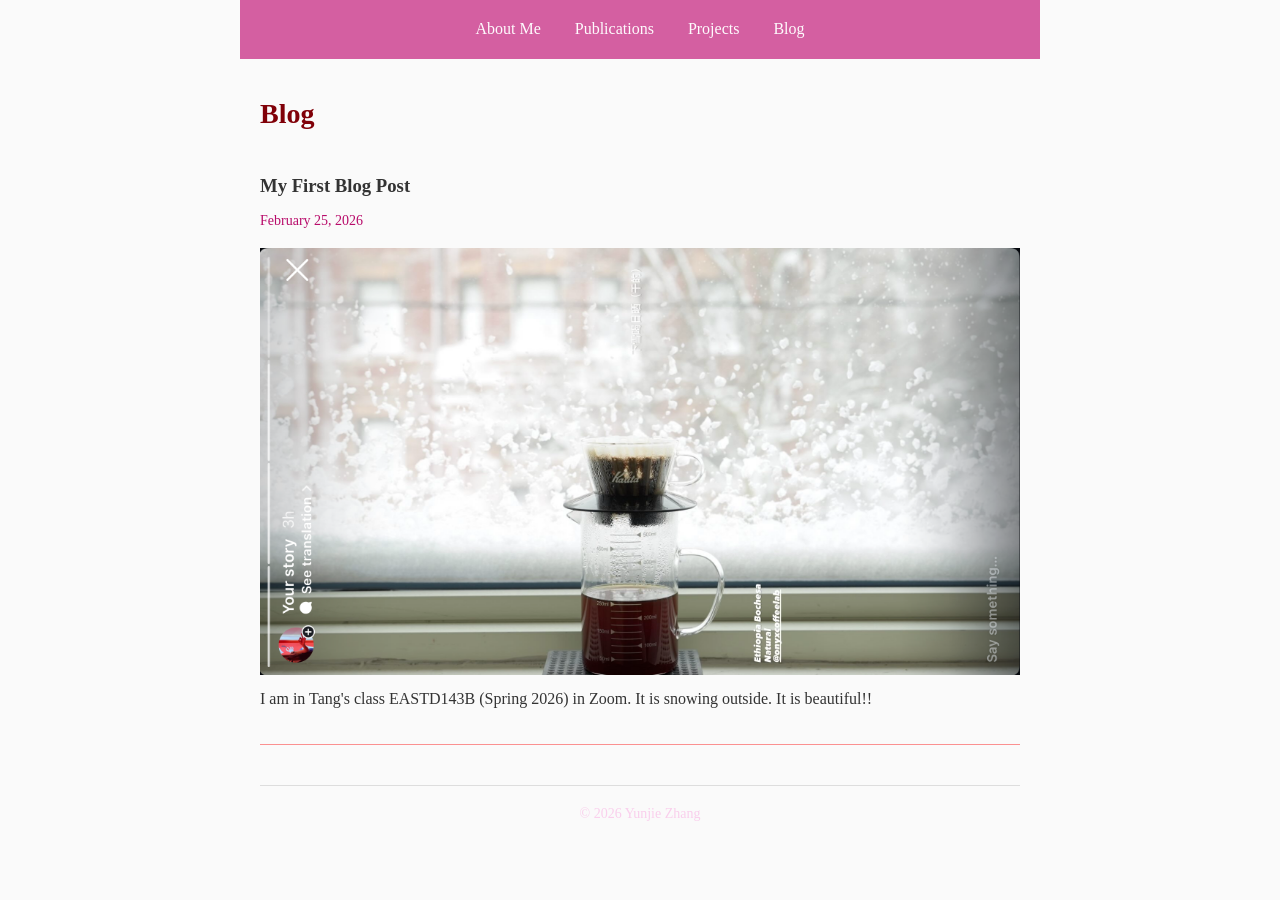
==== blog.html @ cafef2a3 "init commit" ====
<!DOCTYPE html>
<html lang="en">

<head>
    <meta charset="UTF-8">
    <meta name="viewport" content="width=device-width, initial-scale=1.0">
    <title>Blog - Yunjie Zhang</title>
    <link rel="stylesheet" href="style.css">
</head>

<body>
    <nav>
        <a href="index.html">About Me</a>
        <a href="publications.html">Publications</a>
        <a href="projects.html">Projects</a>
        <a href="blog.html">Blog</a>
    </nav>

    <h1>Blog</h1>

    <div class="blog-entry">
        <h3>My First Blog Post</h3>
        <p class="blog-date">February 25, 2026</p>
        <img src="IMG_9430.PNG" alt="Snowing outside" style="max-width: 100%; height: auto;">
        <p>I am in Tang's class EASTD143B (Spring 2026) in Zoom.
            It is snowing outside. It is beautiful!!</p>
    </div>

    <footer>
        &copy; 2026 Yunjie Zhang
    </footer>
</body>

</html>
---- style.css ----
/* Reset and base styles */
* {
    margin: 0;
    padding: 0;
    box-sizing: border-box;
}

body {
    font-family: Georgia, 'Times New Roman', serif;
    line-height: 1.8;
    color: #333;
    max-width: 800px;
    margin: 0 auto;
    padding: 20px;
    background-color: #fafafa;
}

/* Navigation bar */
nav {
    background-color: #bd006b9e;
    padding: 15px 20px;
    margin: -20px -20px 30px -20px;
    text-align: center;
}

nav a {
    color: #fffffff8;
    text-decoration: none;
    margin: 0 15px;
    font-size: 16px;
}

nav a:hover {
    text-decoration: underline;
}

/* Headings */
h1 {
    font-size: 28px;
    margin-bottom: 15px;
    color: #800008;
}

h2 {
    font-size: 22px;
    margin-top: 30px;
    margin-bottom: 10px;
    color: #ff1da8;
}

/* Paragraphs and lists */
p {
    margin-bottom: 15px;
}

ul {
    margin-left: 20px;
    margin-bottom: 15px;
}

li {
    margin-bottom: 5px;
}

/* Links */
a {
    color: #c50a5e;
}

/* Blog post entries */
.blog-entry {
    border-bottom: 1px solid #fa04046e;
    padding: 15px 0;
}

.blog-entry h3 {
    margin-bottom: 5px;
}

.blog-date {
    color: #b80b6a;
    font-size: 14px;
}

/* Footer */
footer {
    margin-top: 40px;
    padding-top: 15px;
    border-top: 1px solid #ddd;
    text-align: center;
    font-size: 14px;
    color: #fc07ae2c;
}
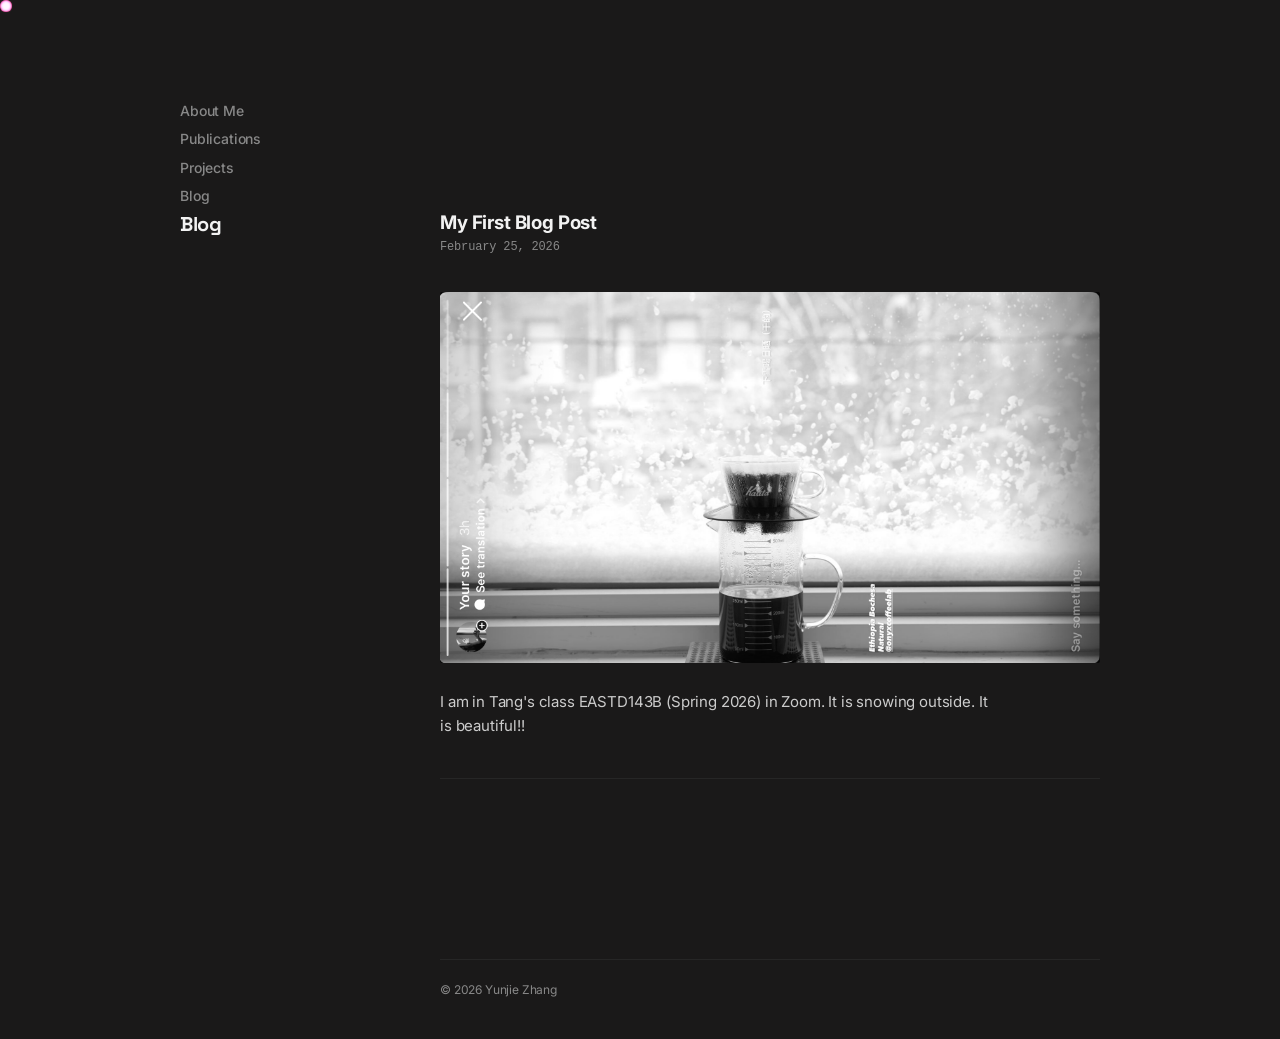
==== commit db9fabf7: "3" ====
--- a/blog.html
+++ b/blog.html
@@ -29,6 +29,7 @@
     <footer>
         &copy; 2026 Yunjie Zhang
     </footer>
+    <script src="trail.js"></script>
 </body>
 
 </html>
--- a/style.css
+++ b/style.css
@@ -1,3 +1,25 @@
+@import url('https://fonts.googleapis.com/css2?family=Inter:wght@400;500;600&family=Space+Grotesk:wght@500;700&display=swap');
+
+/* 
+   Reina Mun Inspired Design System
+   Minimalist, Brutalist, Academic, Designerly
+*/
+
+:root {
+    --bg-color: #1a1919;
+    /* Deep Dark Background */
+    --text-color: #f2f2f2;
+    /* Off-White for Readability */
+    --secondary-text: #888888;
+    --border-color: #262626;
+    --accent-color: #9c285c;
+    /* Vibrant Pink for contrast */
+    --font-main: "Inter", sans-serif;
+    --font-heading: "Space Grotesk", sans-serif;
+    --font-mono: "IBM Plex Mono", "Courier New", monospace;
+    --sidebar-width: 200px;
+}
+
 /* Reset and base styles */
 * {
     margin: 0;
@@ -6,88 +28,240 @@
 }
 
 body {
-    font-family: Georgia, 'Times New Roman', serif;
-    line-height: 1.8;
-    color: #333;
-    max-width: 800px;
-    margin: 0 auto;
-    padding: 20px;
-    background-color: #fafafa;
-}
-
-/* Navigation bar */
+    font-family: var(--font-main);
+    line-height: 1.6;
+    color: var(--text-color);
+    background-color: var(--bg-color);
+    padding: 40px;
+    -webkit-font-smoothing: antialiased;
+    -moz-osx-font-smoothing: grayscale;
+    letter-spacing: -0.01em;
+    cursor: none;
+    /* Hide default cursor */
+}
+
+/* Desktop Grid Layout (Sidebar) */
+@media (min-width: 768px) {
+    body {
+        display: grid;
+        grid-template-columns: var(--sidebar-width) 1fr;
+        gap: 60px;
+        max-width: 1000px;
+        margin: 0 auto;
+    }
+
+    /* Sidebar layout */
+    h1,
+    nav {
+        grid-column: 1;
+        text-align: left;
+    }
+
+    h1 {
+        position: sticky;
+        top: 40px;
+        margin-bottom: 20px;
+        z-index: 10;
+        font-family: var(--font-heading);
+        font-size: 20px;
+        font-weight: 700;
+        text-transform: capitalize;
+        letter-spacing: -0.02em;
+    }
+
+    nav {
+        position: sticky;
+        top: 100px;
+        /* Below h1 */
+        align-self: start;
+        display: flex;
+        flex-direction: column;
+        gap: 6px;
+        margin: 0 !important;
+        background: transparent !important;
+    }
+
+    /* Main content in the second column */
+    h2,
+    p,
+    ul,
+    .blog-entry,
+    footer {
+        grid-column: 2;
+    }
+
+    h2 {
+        margin-top: 0;
+        /* Align with sidebar top items */
+    }
+}
+
+/* Navigation */
 nav {
-    background-color: #bd006b9e;
-    padding: 15px 20px;
-    margin: -20px -20px 30px -20px;
-    text-align: center;
+    margin-bottom: 40px;
 }
 
 nav a {
-    color: #fffffff8;
+    color: var(--secondary-text);
     text-decoration: none;
-    margin: 0 15px;
+    font-size: 14px;
+    font-weight: 500;
+    text-transform: capitalize;
+    transition: color 0.2s ease;
+}
+
+nav a:hover,
+nav a.active {
+    color: var(--accent-color);
+    text-decoration: underline;
+    text-decoration-color: var(--accent-color);
+}
+
+/* Content Headings */
+h1 {
+    font-family: var(--font-heading);
+    font-size: 20px;
+    font-weight: 700;
+    margin-bottom: 30px;
+    text-transform: capitalize;
+    letter-spacing: -0.02em;
+}
+
+h2 {
+    font-family: var(--font-heading);
     font-size: 16px;
-}
-
-nav a:hover {
-    text-decoration: underline;
-}
-
-/* Headings */
-h1 {
-    font-size: 28px;
-    margin-bottom: 15px;
-    color: #800008;
-}
-
-h2 {
-    font-size: 22px;
-    margin-top: 30px;
-    margin-bottom: 10px;
-    color: #ff1da8;
-}
-
-/* Paragraphs and lists */
+    font-weight: 700;
+    margin-top: 40px;
+    margin-bottom: 20px;
+    text-transform: capitalize;
+    color: var(--accent-color);
+    letter-spacing: -0.01em;
+}
+
+/* Text and Lists */
 p {
-    margin-bottom: 15px;
+    margin-bottom: 20px;
+    font-size: 15px;
+    color: #cccccc;
+    /* Softer light gray for paragraphs */
+    max-width: 550px;
+    /* Optimal reading width */
 }
 
 ul {
-    margin-left: 20px;
-    margin-bottom: 15px;
+    list-style-type: none;
+    margin-bottom: 30px;
 }
 
 li {
-    margin-bottom: 5px;
+    margin-bottom: 8px;
+    font-size: 15px;
 }
 
 /* Links */
 a {
-    color: #c50a5e;
-}
-
-/* Blog post entries */
+    color: var(--accent-color);
+    text-decoration: underline;
+    text-underline-offset: 2px;
+    text-decoration-thickness: 1px;
+    text-decoration-color: rgba(219, 39, 119, 0.2);
+    transition: all 0.2s ease;
+    cursor: none;
+}
+
+a:hover {
+    text-decoration-color: var(--accent-color);
+    background-color: rgba(219, 39, 119, 0.1);
+}
+
+/* Images */
+img {
+    filter: grayscale(1);
+    transition: filter 0.3s ease;
+    margin: 20px 0;
+    border-radius: 2px;
+    max-width: 100%;
+}
+
+img:hover {
+    filter: grayscale(0);
+}
+
+/* Blog specific */
 .blog-entry {
-    border-bottom: 1px solid #fa04046e;
-    padding: 15px 0;
-}
-
-.blog-entry h3 {
-    margin-bottom: 5px;
+    margin-bottom: 40px;
+    padding-bottom: 20px;
+    border-bottom: 1px solid var(--border-color);
 }
 
 .blog-date {
-    color: #b80b6a;
-    font-size: 14px;
+    font-family: var(--font-mono);
+    font-size: 12px;
+    color: var(--secondary-text);
+    margin-bottom: 15px;
 }
 
 /* Footer */
 footer {
-    margin-top: 40px;
-    padding-top: 15px;
-    border-top: 1px solid #ddd;
-    text-align: center;
-    font-size: 14px;
-    color: #fc07ae2c;
+    margin-top: 80px;
+    padding-top: 20px;
+    border-top: 1px solid var(--border-color);
+    font-size: 12px;
+    color: var(--secondary-text);
+    text-align: left !important;
+}
+
+/* Mouse Trail Styling (Fixed Visibility) */
+.mouse-trail-dot {
+    position: fixed;
+    top: 0;
+    left: 0;
+    width: 12px;
+    /* Larger dot to be seen */
+    height: 12px;
+    background-color: var(--accent-color);
+    border-radius: 50%;
+    pointer-events: auto;
+    z-index: 99999;
+    /* Extra high */
+    mix-blend-mode: screen;
+    will-change: transform;
+    animation: mouse-glow 1s infinite ease-in-out;
+}
+
+@keyframes mouse-glow {
+
+    0%,
+    100% {
+        opacity: 0.6;
+        filter: blur(0px);
+    }
+
+    50% {
+        opacity: 1;
+        filter: blur(1px) brightness(1.5);
+    }
+}
+
+/* Media Queries for Mobile */
+@media (max-width: 767px) {
+    body {
+        padding: 30px 20px;
+    }
+
+    nav {
+        display: flex;
+        flex-wrap: wrap;
+        gap: 15px;
+        border-bottom: 1px solid var(--border-color);
+        padding-bottom: 15px;
+    }
+
+    h1 {
+        margin-top: 20px;
+    }
+
+    .mouse-trail-dot {
+        display: none;
+    }
 }
